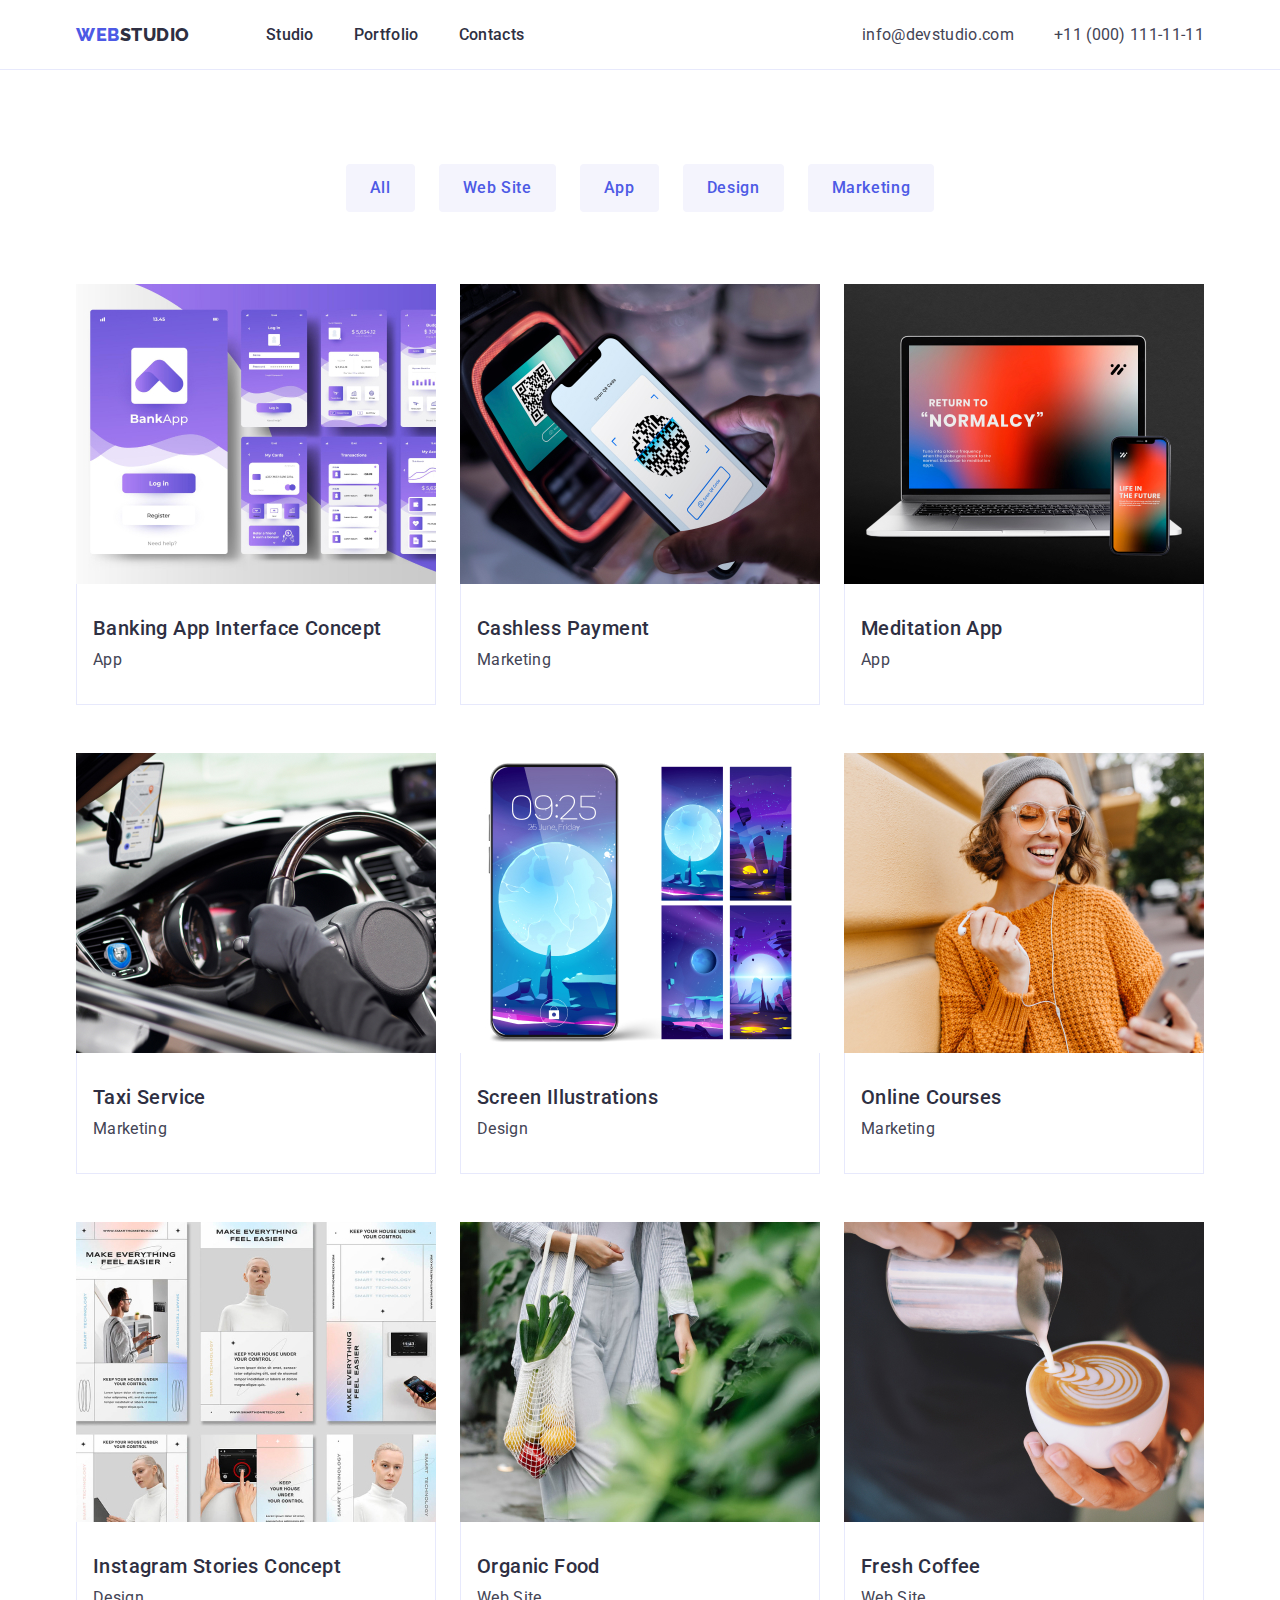
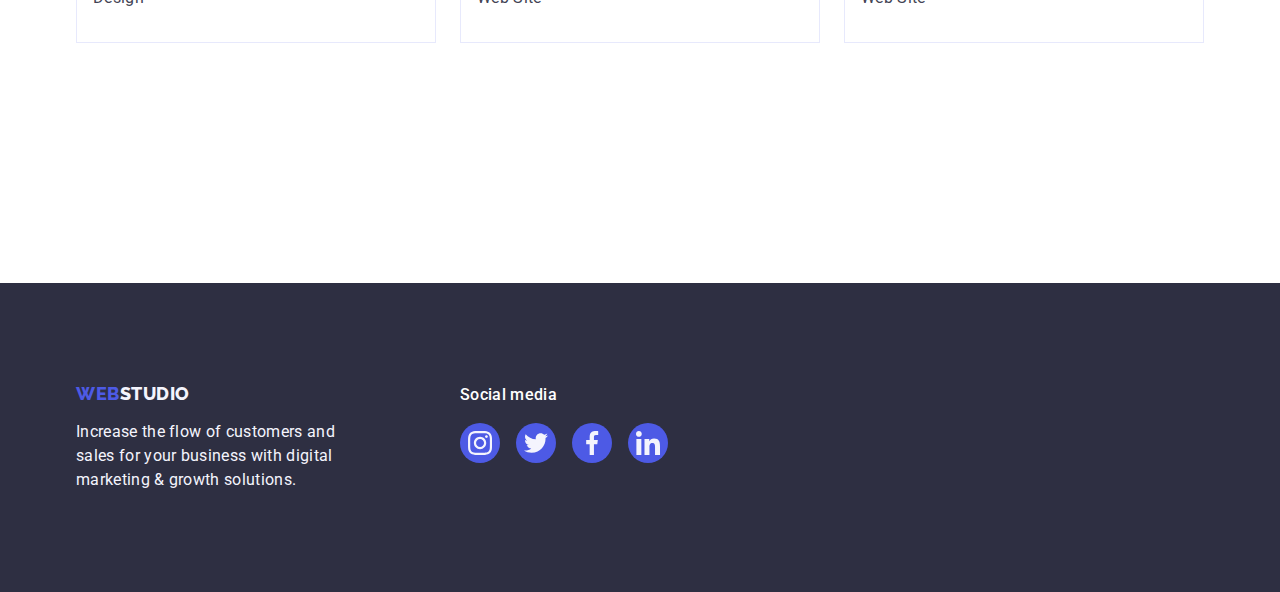
==== portfolio.html @ 0e5ed31e "Initial commit" ====
<!DOCTYPE html>
<html lang="en">
<head>
    <meta charset="UTF-8">
    <meta http-equiv="X-UA-Compatible" content="IE=edge">
    <meta name="viewport" content="width=device-width, initial-scale=1.0">
    <title>Portfolio</title>
    <link rel="preconnect" href="https://fonts.googleapis.com">
    <link rel="preconnect" href="https://fonts.gstatic.com" crossorigin>
    <link href="https://fonts.googleapis.com/css2?family=Raleway:wght@800&family=Roboto:wght@400;500;700&display=swap" rel="stylesheet">
    
    <link rel="stylesheet" href="https://cdnjs.cloudflare.com/ajax/libs/modern-normalize/1.1.0/modern-normalize.min.css">
    
    <link rel="stylesheet" href="./css/styles.css">
</head>
<body>
    <!-- Шапочка -->
    <header class="portfolio-header">
    <div class="container nav">
        <!-- Навігація -->
        <nav class="nav">
            <a class="portfolio-logo link">Web<span class="studio">Studio</span></a>
  
          <ul class="site-nav list">
            <li class="header-link item"><a class="header-link link" href="./index.html">Studio</a></li>
            <li class="header-link item"><a class="header-link link" href="./portfolio.html">Portfolio</a></li>
            <li class="header-link item"><a class="header-link link" href="">Contacts</a></li>
          </ul>
        </nav>
  
      <address class="address nav"> 
        <ul class="address list site-address">
          <li class="header-address item"><a class="header-address link" href="mailto:info@devstudio.com">info@devstudio.com</a></li>
          <li class="header-address item"><a class="header-address link" href="tel:+110001111111">+11 (000) 111-11-11</a></li>
        </ul>
      </address>
    </div>
    </header>

    <!-- Унікальний контент сторінки -->
    <main>
        <section class="portfolio-section">
        <div class="container">
            <h1 class="visually-hidden">Portfolio</h1>
            
            <ul class="list portfolio-list">
                <li class="portfolio-btn"><button type="button" class="portfolio-button">All</button></li>
                <li class="portfolio-btn"><button type="button" class="portfolio-button">Web Site</button></li>
                <li class="portfolio-btn"><button type="button" class="portfolio-button">App</button></li>
                <li class="portfolio-btn"><button type="button" class="portfolio-button">Design</button></li>
                <li class="portfolio-btn"><button type="button" class="portfolio-button">Marketing</button></li>
            </ul>
        
            <ul class="list portfolio-main">
                <li class="portfolio-pics">
                    <a href="" class="link">
                        <img src="./images/img11.jpg" alt="img 11" width="360"/>
                        <div class="portfolio-text-descr">
                        <h2 class="portfolio-title">Banking App Interface Concept</h2>
                        <p class="portfolio-paragraph">App</p>
                        </div>
                    </a>
                </li>

                <li class="portfolio-pics">
                    <a href="" class="portfolio-link link">
                        <img src="./images/img12.jpg" alt="img 12" width="360"/>
                        <div class="portfolio-text-descr">
                        <h2 class="portfolio-title">Cashless Payment</h2>
                        <p class="portfolio-paragraph">Marketing</p>
                        </div>
                    </a>
                </li>

                <li class="portfolio-pics">
                    <a href="" class="portfolio-link link">
                        <img src="./images/img13.jpg" alt="img 13" width="360"/>
                        <div class="portfolio-text-descr">
                        <h2 class="portfolio-title">Meditation App</h2>
                        <p class="portfolio-paragraph">App</p>
                        </div>
                    </a>
                </li>

                <li class="portfolio-pics">
                    <a href="" class="portfolio-link link">
                        <img src="./images/img14.jpg" alt="img 14" width="360"/>
                        <div class="portfolio-text-descr">
                        <h2 class="portfolio-title">Taxi Service</h2>
                        <p class="portfolio-paragraph">Marketing</p>
                        </div>
                    </a>
                </li>

                <li class="portfolio-pics">
                    <a href="" class="portfolio-link link">
                        <img src="./images/img15.jpg" alt="img 15" width="360"/>
                        <div class="portfolio-text-descr">
                        <h2 class="portfolio-title">Screen Illustrations</h2>
                        <p class="portfolio-paragraph">Design</p>
                        </div>
                    </a>
                </li>

                <li class="portfolio-pics">
                    <a href="" class="portfolio-link link">
                        <img src="./images/img16.jpg" alt="img 16" width="360"/>
                        <div class="portfolio-text-descr">
                        <h2 class="portfolio-title">Online Courses</h2>
                        <p class="portfolio-paragraph">Marketing</p>
                        </div>
                    </a>
                </li>

                <li class="portfolio-pics">
                    <a href="" class="portfolio-link link">
                        <img src="./images/img17.jpg" alt="img 17" width="360"/>
                        <div class="portfolio-text-descr">
                        <h2 class="portfolio-title">Instagram Stories Concept</h2>
                        <p class="portfolio-paragraph">Design</p>
                        </div>
                    </a>
                </li>

                <li class="portfolio-pics">
                    <a href="" class="portfolio-link link">
                        <img src="./images/img18.jpg" alt="img 18" width="360"/>
                        <div class="portfolio-text-descr">
                        <h2 class="portfolio-title">Organic Food</h2>
                        <p class="portfolio-paragraph">Web Site</p>
                        </div>
                    </a>
                </li>

                <li class="portfolio-pics">
                    <a href="" class="portfolio-link link">
                        <img src="./images/img19.jpg" alt="img 19" width="360"/>
                        <div class="portfolio-text-descr">
                        <h2 class="portfolio-title">Fresh Coffee</h2>
                        <p class="portfolio-paragraph">Web Site</p>
                        </div>
                    </a>
                </li>
            </ul>
        </div>
        </section>
    </main>


    <!-- Footer -->
    <footer class="footer">
        <div class="container footer-container">
            <div>
                <a href="./index.html" class="footer-logo link">Web<span class="studio-footer">Studio</span></a>
                <p class="footer-text">Increase the flow of customers and sales for your business with digital marketing &amp;
                    growth
                    solutions.</p>
            </div>
  
            <div class="footer-soc">
                <p class="footer-soc-title">Social media</p>
                <ul class="footer-soc-list list">
                    <li class="footer-soc-item">
                        <a class="footer-soc-link link" href="">
                            <svg class="footer-soc-icons" width="24px" height="24px">
                                <use href="./images/symbol-defs.svg#icon-instagram"></use>
                            </svg>
                        </a>
                    </li>
                    <li class="footer-soc-item">
                        <a class="footer-soc-link link" href="">
                            <svg class="footer-soc-icons" width="24px" height="24px">
                                <use href="./images/symbol-defs.svg#icon-twitter"></use>
                            </svg>
                        </a>
                    </li>
                    <li class="footer-soc-item">
                        <a class="footer-soc-link link" href="">
                            <svg class="footer-soc-icons" width="24px" height="24px">
                                <use href="./images/symbol-defs.svg#icon-facebook"></use>
                            </svg>
                        </a>
                    </li>
                    <li class="footer-soc-item">
                        <a class="footer-soc-link link" href="">
                            <svg class="footer-soc-icons" width="24px" height="24px">
                                <use href="./images/symbol-defs.svg#icon-linkedin"></use>
                            </svg>
                        </a>
                    </li>
                </ul>
            </div>
        </div>
      </footer>
</body>
</html>
---- css/styles.css ----
:root {
    --primary: #404bbf;
    --light: #FFFFFF;
    --dark: #434455;
    --accent: #2e2f42;
    --ocean: #4D5AE5;
    --violet: #E7E9FC;
    --lilac: #F4F4FD;
    --gradient: linear-gradient(rgba(46, 47, 66, 0.7), rgba(46, 47, 66, 0.7));
}



    /* Body */

body {
    background-color: var(--light);
}

body {
    color: var(--dark);
}

body {
    font-family: Roboto, sans-serif;
}

p,
h1,
h2,
h3,
h4,
h5,
h6 {
  margin: 0;
}

img {
    display: block;
}

    /* Header */

.visually-hidden {
    position: absolute;
    width: 1px;
    height: 1px;
    margin: -1px;
    border: 0;
    padding: 0;
        
    white-space: nowrap;
    clip-path: inset(100%);
    clip: rect(0 0 0 0);
    overflow: hidden;
}

.nav {
    display: flex;
    align-items: center;
}

.header-link:hover {
    color: var(--primary);
  }

.header-address:hover {
    color: var(--primary);
  }          

.header-address:focus {
    color: var(--primary);
  }

.header-link:focus {
    color: var(--primary);
}

.link {
    text-decoration: none;
}

.list {
    list-style: none;
    margin: 0;
    padding: 0;
}

.studio {
    color: var(--accent);
}

.header-logo {
    font-family: Raleway, sans-serif;
    font-weight: 800;
    font-size: 18px;
    line-height: 1.17;
    display: flex;
    align-items: center;
    letter-spacing: 0.03em;
    text-transform: uppercase;
    color: var(--ocean);
    padding-bottom: 24px;
    padding-top: 24px;
}

.header-link {
    font-weight: 500;
    font-size: 16px;
    line-height: 1.5;
    letter-spacing: 0.02em;
    color: var(--accent);
}

.address {
    font-style: normal;
    margin-left: auto;
}

.header-address {
    font-weight: 400;
    font-size: 16px;
    line-height: 1.5;
    letter-spacing: 0.02em;
    color: var(--dark);
}

.item {
    margin-right: 40px;
}

.item:last-child {
    margin-right: 0;
}

.site-nav {
    display: flex;
    padding-left: 0;
    margin-left: 76px;
}

.site-address {
    display: flex;
    margin-left: auto;
}



    /* Main Content */

.main-content {
    background-color: var(--accent);
    background-image: var(--gradient), url(../images/peopleoffice.jpg);
    background-repeat: no-repeat;
    background-size: cover;
    background-position: center;
    margin: 0 auto 0 auto;
    max-width: 1440px;
    height: 600px;
    padding: 188px 0;
    text-align: center;
}

.hero-image {
    font-weight: 700;
    font-size: 56px;
    line-height: 1.07;
    text-align: center;
    letter-spacing: 0.02em;
    color: var(--light);
    max-width: 496px;
    margin: 0 auto 48px;
}

.order-service {
    background-color: var(--ocean);
    font-family: "Roboto", sans-serif;
    min-width: 169px;
    font-weight: 500;
    font-size: 16px;
    line-height: 1.5;
    letter-spacing: 0.04em;
    color: var(--light);
    cursor: pointer;
    border: none;
    box-shadow: 0px 4px 4px rgba(0, 0, 0, 0.15);
    border-radius: 4px;
    display: block;
    margin: 0 auto;
    padding: 16px 32px;
}

.order-service:hover {
    background-color: var(--primary)
}

.order-service:focus {
    background-color: var(--primary)
}

.features {
    padding: 120px 0 120px;
}

.features-list {
    display: flex;
}

.a {
    margin-right: 24px;
    max-width: 264px;
}

.a:last-child {
    margin-right: 0;
}

.features-subtitle {
    font-weight: 500;
    font-size: 20px;
    line-height: 1.2;
    letter-spacing: 0.02em;
    color: var(--accent);
    margin-top: 0;
    margin-bottom: 8px;
}

.features-paragraph {
    font-size: 16px;
    line-height: 1.5;
    letter-spacing: 0.02em;
    color: var(--dark);
    margin-bottom: 0;
    margin-top: 0;
}

.features-icon {
    height: 64px;
    width: 64px;
}

.icon {
    background-color: var(--lilac);
    margin-bottom: 8px;
    display: flex;
    justify-content: center;
    align-items: center;
    height: 112px;
    border-radius: 4px;
}

.section-three {
    padding-bottom: 120px;
}

.what-are-we-doing {
    display: flex;
    gap: 24px;
}

.what-are-we-doing-title {
    font-size: 36px;
    line-height: 1.11;
    text-align: center;
    letter-spacing: 0.02em;
    text-transform: capitalize;
    color: var(--accent);
    margin-top: 0;
    margin-bottom: 72px;
}

.our-team {
    background-color: var(--lilac);
    padding-top: 120px;
    padding-bottom: 120px;
}

.our-team-title {
    font-size: 36px;
    line-height: 1.11;
    text-align: center;
    letter-spacing: 0.02em;
    text-transform: capitalize;
    color: var(--accent);
    margin-bottom: 72px;
}

.image {
    display: block;
}

.our-team-img {
    background-color: var(--light);
    box-shadow: 0px 1px 6px rgba(46, 47, 66, 0.08), 0px 1px 1px rgba(46, 47, 66, 0.16), 0px 2px 1px rgba(46, 47, 66, 0.08);
    border-radius: 0px 0px 4px 4px;
    max-width: 264px;
}

.our-team-main {
    display: flex;
    gap: 24px;
}

.our-team-name {
    font-weight: 500;
    font-size: 20px;
    line-height: 1.2;
    letter-spacing: 0.02em;
    color: var(--accent);
    margin-bottom: 8px;
    text-align: center;
}

.our-team-text {
    font-size: 16px;
    line-height: 1.5;
    letter-spacing: 0.02em;
    text-align: center;
    margin-bottom: 8px;
}

.our-team-whole-text {
    padding: 32px 0 32px;
}

.team-list {
    display: flex;
    justify-content: center;
    gap: 24px;
}

.team-icon {
    width: 40px;
    height: 40px;
}

.team-link {
    width: 100%;
    height: 100%;
    border-radius: 50%;
    background-color: var(--ocean);
    display: flex;
    align-items: center;
    justify-content: center;
}

.team-link:hover,
.team-link:focus {
    background-color: var(--primary);
}

.team-soc-icon {
    color: var(--lilac);
    fill: #f4f4fd;
}

.customers {
    background-color: var(--light);
    padding-top: 120px;
    padding-bottom: 120px;
}

.customers-title {
    font-size: 36px;
    line-height: 1.11;
    text-align: center;
    letter-spacing: 0.02em;
    color: var(--accent);
    margin-bottom: 72px;
}

.customers-list {
    display: flex;
    gap: 24px;
    justify-content: center;
}
  
.customers-link {
    display: flex;
    align-items: center;
    justify-content: center;
    height: 88px;
    width: 168px;
    border-radius: 4px;
    color: #8E8F99;
    border: 1px solid currentColor;
}
  
  
.company-icon {
    fill: currentColor;
}
  
.customers-link:is(:hover, :focus) {
   color: var(--ocean);
}


    /* Footer */

.footer {
    background-color:var(--accent);
    padding: 100px 0;
}

.footer-logo {
    font-family: Raleway, sans-serif;
    font-weight: 800;
    font-size: 18px;
    line-height: 1.17;
    align-items: center;
    letter-spacing: 0.03em;
    text-transform: uppercase;
    color: var(--ocean);
}

.studio-footer {
    color: var(--lilac);
}

.footer-text {
    color: var(--lilac);
    font-weight: 400;
    font-size: 16px;
    letter-spacing: 0.02em;
    margin-top: 16px;
    line-height: 1.5;
    max-width: 264px;
}

.footer-container {
    display: flex;
}
  
.footer-soc-list {
    display: flex;
    gap: 16px;
}
  
.footer-soc-item {
  width: 40px;
height: 40px;
    }
  
.footer-soc-link {
    width: 100%;
    height: 100%;
    border-radius: 50%;
    background-color: #4D5AE5;
    display: flex;
    align-items: center;
    justify-content: center;
}
  
.footer-soc {
    margin-left: 120px;
}
  
.footer-soc-title {
    font-family: 'Roboto';
    font-style: normal;
    font-weight: 500;
    font-size: 16px;
    line-height: 24px;
    letter-spacing: 0.02em;
    color: #FFFFFF;
    margin-bottom: 16px;
}
  
.footer-soc-icons {
    fill: #f4f4fd;
}
  
  
.footer-soc-link:hover,
.footer-soc-link:focus {
    background-color: #31D0AA;
}
  

    /* Portfolio Header */

.portfolio-header {
    border-bottom: 1px solid var(--violet);
}

.portfolio-logo {
    font-family: 'Raleway', sans-serif;
    font-weight: 800;
    font-size: 18px;
    line-height: 1.17;
    letter-spacing: 0.03em;
    text-transform: uppercase;
    color: var(--ocean);
    padding-top: 24px;
    padding-bottom: 24px;
}

.portfolio-button {
    font-family: "Roboto", sans-serif;
    font-weight: 500;
    font-size: 16px;
    line-height: 1.5;
    letter-spacing: 0.04em;
    color: var(--ocean);
    background-color: var(--lilac);
    cursor: pointer;
    border-radius: 4px; 
    border: none;
    padding: 12px 24px;
}

.portfolio-button:hover,
.portfolio-button:focus {
    box-shadow: 0px 3px 1px rgba(0, 0, 0, 0.1), 0px 2px 1px rgba(0, 0, 0, 0.08), 0px 2px 2px rgba(0, 0, 0, 0.12);
}

.portfolio-list {
    display: flex;
    margin-bottom: 72px;
    justify-content: center;
}

.portfolio-btn {
    margin-right: 24px;
}

.portfolio-btn:last-child {
    margin-right: 0;
}

.portfolio-button:hover {
    color: var(--light);
    background-color: var(--primary);
}

.portfolio-button:focus {
    color: var(--light);
    background-color: var(--primary);
}

.portfolio-title {
    font-weight: 500;
    font-size: 20px;
    line-height: 1.2;
    letter-spacing: 0.02em;
    color: var(--accent);
    margin-bottom: 8px;
}

.portfolio-main {
    display: flex;
    flex-wrap: wrap;
    gap: 48px 24px;
}

.portfolio-section {
    padding: 94px 0 120px;
}

.portfolio-paragraph {
    font-size: 16px;
    line-height: 1.5;
    letter-spacing: 0.02em;
    color: var(--dark);
    margin-top: 0;
}

.portfolio-text-descr {
    border: 1px solid var(--violet);
    border-top: 0;
    padding: 32px 0 32px 16px;
}


.portfolio-pics {
    width: 360px;
}

.portfolio-link {
    display: block;
}

.portfolio-link:hover,
.portfolio-link:focus {
    box-shadow: 0px 1px 6px rgba(46, 47, 66, 0.08), 0px 1px 1px rgba(46, 47, 66, 0.16), 0px 2px 1px rgba(46, 47, 66, 0.08);
}

.portfolio-pics:nth-last-child(-n + 3) {
    margin-bottom: 120px;
}


    /* Container */

.container {
    width: 1158px;
    padding-left: 15px;
    padding-right: 15px;
    margin-left: auto;
    margin-right: auto;
}
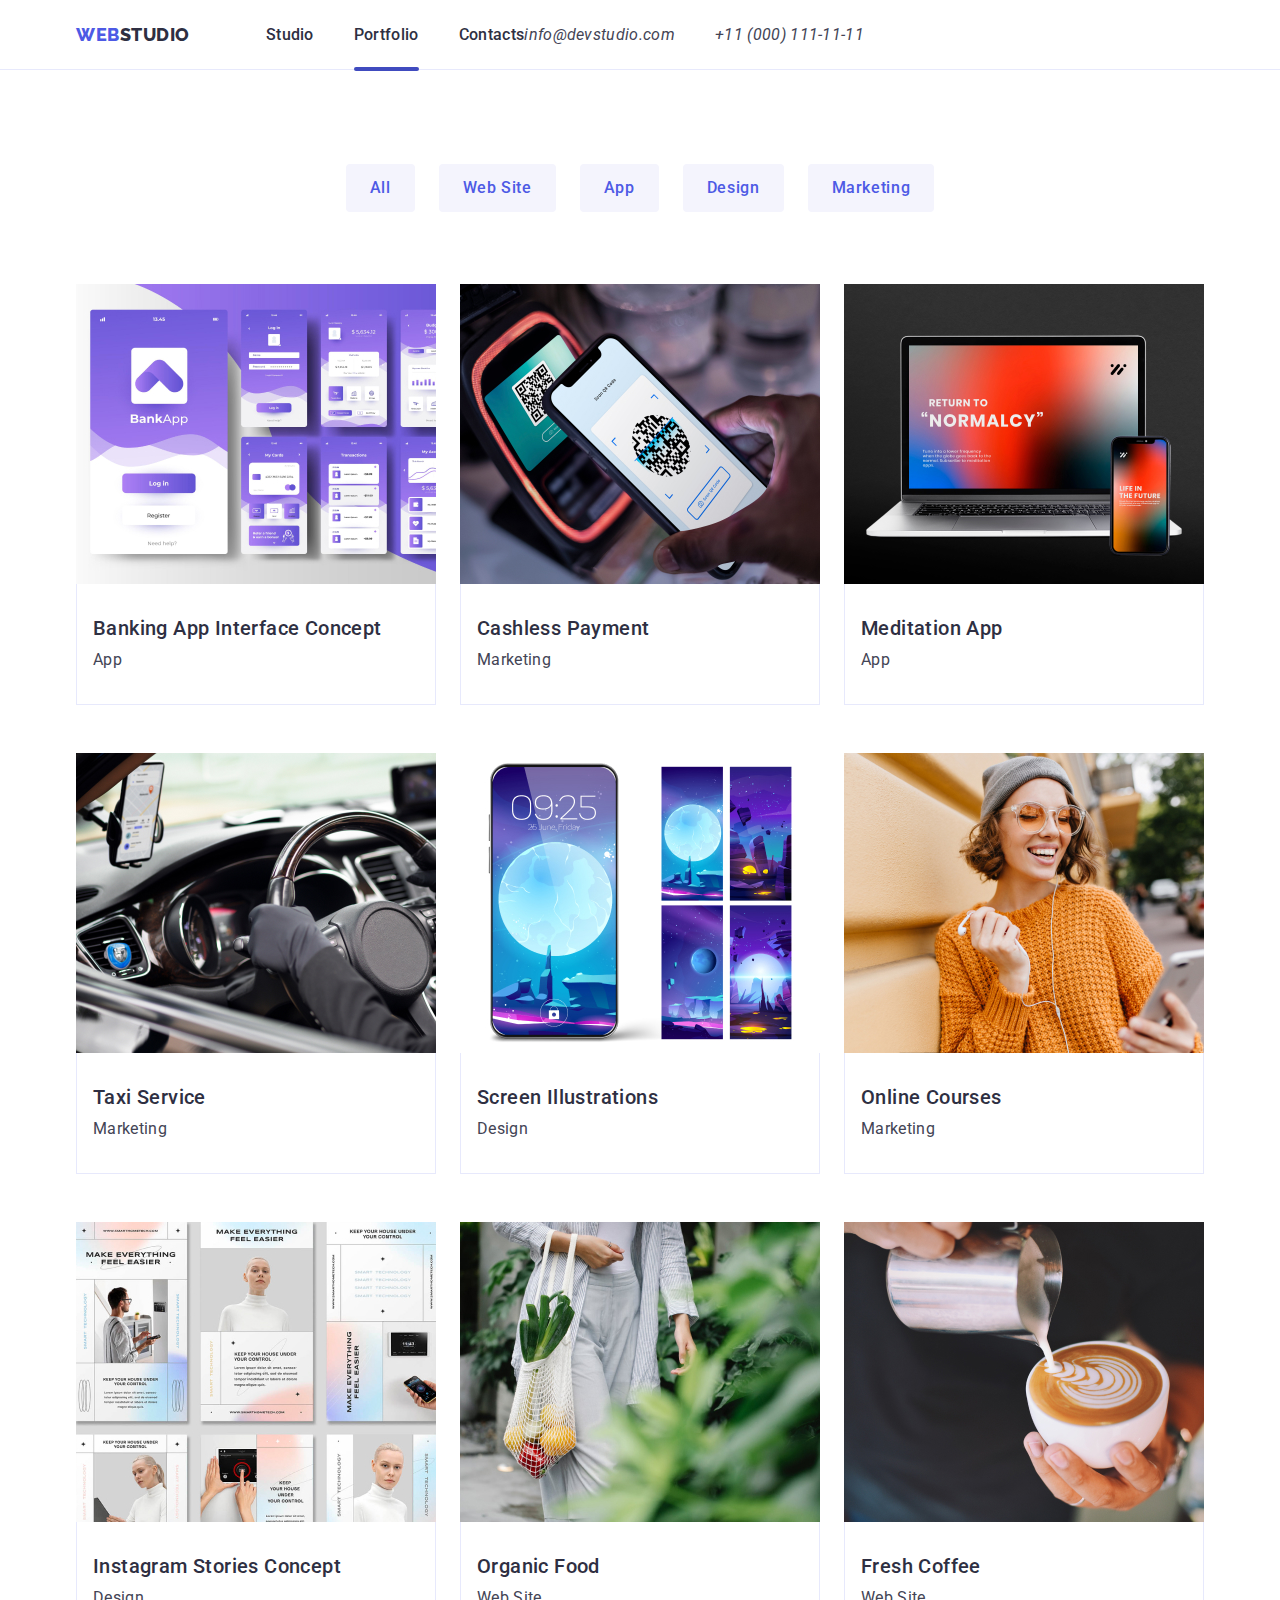
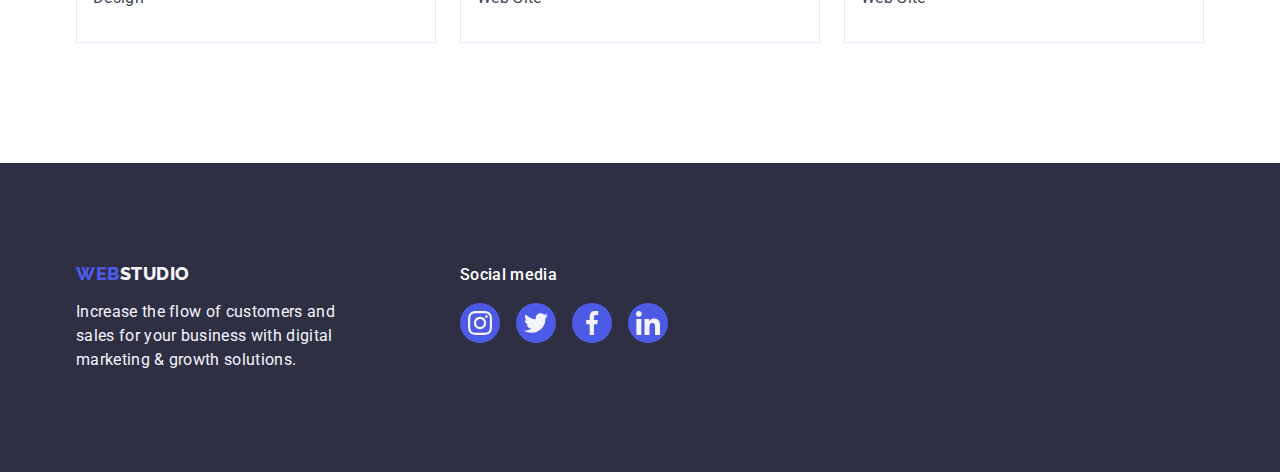
==== commit 6c6f0d41: "22.04" ====
--- a/portfolio.html
+++ b/portfolio.html
@@ -14,16 +14,19 @@
     <link rel="stylesheet" href="./css/styles.css">
 </head>
 <body>
+
+
+
     <!-- Шапочка -->
     <header class="portfolio-header">
     <div class="container nav">
         <!-- Навігація -->
         <nav class="nav">
             <a class="portfolio-logo link">Web<span class="studio">Studio</span></a>
-  
-          <ul class="site-nav list">
+
+            <ul class="site-nav list">
             <li class="header-link item"><a class="header-link link" href="./index.html">Studio</a></li>
-            <li class="header-link item"><a class="header-link link" href="./portfolio.html">Portfolio</a></li>
+            <li class="header-link item current"><a class="header-link link" href="./portfolio.html">Portfolio</a></li>
             <li class="header-link item"><a class="header-link link" href="">Contacts</a></li>
           </ul>
         </nav>
@@ -36,6 +39,8 @@
       </address>
     </div>
     </header>
+
+
 
     <!-- Унікальний контент сторінки -->
     <main>
@@ -52,9 +57,14 @@
             </ul>
         
             <ul class="list portfolio-main">
-                <li class="portfolio-pics">
-                    <a href="" class="link">
+                <li class="portfolio-pics row-item">
+                    <a href="" class="row-link portfolio-link link">
+                        <div class="row-cover-wrap">
                         <img src="./images/img11.jpg" alt="img 11" width="360"/>
+                        <p class="row-cover-text">
+                         14 Stylish and User-Friendly App Design Concepts · Task Manager App · Calorie Tracker App · Exotic Fruit Ecommerce App · Cloud Storage App   
+                        </p>
+                        </div>
                         <div class="portfolio-text-descr">
                         <h2 class="portfolio-title">Banking App Interface Concept</h2>
                         <p class="portfolio-paragraph">App</p>
@@ -62,9 +72,14 @@
                     </a>
                 </li>
 
-                <li class="portfolio-pics">
-                    <a href="" class="portfolio-link link">
+                <li class="portfolio-pics row-item">
+                    <a href="" class="row-link portfolio-link link">
+                        <div class="row-cover-wrap">
                         <img src="./images/img12.jpg" alt="img 12" width="360"/>
+                        <p class="row-cover-text">
+                           14 Stylish and User-Friendly App Design Concepts · Task Manager App · Calorie Tracker App · Exotic Fruit Ecommerce App · Cloud Storage App 
+                        </p>
+                        </div>
                         <div class="portfolio-text-descr">
                         <h2 class="portfolio-title">Cashless Payment</h2>
                         <p class="portfolio-paragraph">Marketing</p>
@@ -72,9 +87,14 @@
                     </a>
                 </li>
 
-                <li class="portfolio-pics">
-                    <a href="" class="portfolio-link link">
+                <li class="portfolio-pics row-item">
+                    <a href="" class="row-link portfolio-link link">
+                        <div class="row-cover-wrap">
                         <img src="./images/img13.jpg" alt="img 13" width="360"/>
+                        <p class="row-cover-text">
+                        14 Stylish and User-Friendly App Design Concepts · Task Manager App · Calorie Tracker App · Exotic Fruit Ecommerce App · Cloud Storage App    
+                        </p>
+                        </div>
                         <div class="portfolio-text-descr">
                         <h2 class="portfolio-title">Meditation App</h2>
                         <p class="portfolio-paragraph">App</p>
@@ -82,9 +102,14 @@
                     </a>
                 </li>
 
-                <li class="portfolio-pics">
-                    <a href="" class="portfolio-link link">
+                <li class="portfolio-pics row-item">
+                    <a href="" class="row-link portfolio-link link">
+                        <div class="row-cover-wrap">
                         <img src="./images/img14.jpg" alt="img 14" width="360"/>
+                        <p class="row-cover-text">
+                         14 Stylish and User-Friendly App Design Concepts · Task Manager App · Calorie Tracker App · Exotic Fruit Ecommerce App · Cloud Storage App   
+                        </p>
+                        </div>
                         <div class="portfolio-text-descr">
                         <h2 class="portfolio-title">Taxi Service</h2>
                         <p class="portfolio-paragraph">Marketing</p>
@@ -92,9 +117,14 @@
                     </a>
                 </li>
 
-                <li class="portfolio-pics">
-                    <a href="" class="portfolio-link link">
+                <li class="portfolio-pics row-item">
+                    <a href="" class="row-link portfolio-link link">
+                        <div class="row-cover-wrap">
                         <img src="./images/img15.jpg" alt="img 15" width="360"/>
+                        <p class="row-cover-text">
+                          14 Stylish and User-Friendly App Design Concepts · Task Manager App · Calorie Tracker App · Exotic Fruit Ecommerce App · Cloud Storage App  
+                        </p>
+                        </div>
                         <div class="portfolio-text-descr">
                         <h2 class="portfolio-title">Screen Illustrations</h2>
                         <p class="portfolio-paragraph">Design</p>
@@ -102,9 +132,14 @@
                     </a>
                 </li>
 
-                <li class="portfolio-pics">
-                    <a href="" class="portfolio-link link">
+                <li class="portfolio-pics row-item">
+                    <a href="" class="row-link portfolio-link link">
+                        <div class="row-cover-wrap">
                         <img src="./images/img16.jpg" alt="img 16" width="360"/>
+                        <p class="row-cover-text">
+                           14 Stylish and User-Friendly App Design Concepts · Task Manager App · Calorie Tracker App · Exotic Fruit Ecommerce App · Cloud Storage App 
+                        </p>
+                        </div>
                         <div class="portfolio-text-descr">
                         <h2 class="portfolio-title">Online Courses</h2>
                         <p class="portfolio-paragraph">Marketing</p>
@@ -112,9 +147,14 @@
                     </a>
                 </li>
 
-                <li class="portfolio-pics">
-                    <a href="" class="portfolio-link link">
+                <li class="portfolio-pics row-item">
+                    <a href="" class="row-link portfolio-link link">
+                        <div class="row-cover-wrap">
                         <img src="./images/img17.jpg" alt="img 17" width="360"/>
+                        <p class="row-cover-text">
+                         14 Stylish and User-Friendly App Design Concepts · Task Manager App · Calorie Tracker App · Exotic Fruit Ecommerce App · Cloud Storage App   
+                        </p>
+                        </div>
                         <div class="portfolio-text-descr">
                         <h2 class="portfolio-title">Instagram Stories Concept</h2>
                         <p class="portfolio-paragraph">Design</p>
@@ -122,9 +162,14 @@
                     </a>
                 </li>
 
-                <li class="portfolio-pics">
-                    <a href="" class="portfolio-link link">
+                <li class="portfolio-pics row-item">
+                    <a href="" class="row-link portfolio-link link">
+                        <div class="row-cover-wrap">
                         <img src="./images/img18.jpg" alt="img 18" width="360"/>
+                        <p class="row-cover-text">
+                         14 Stylish and User-Friendly App Design Concepts · Task Manager App · Calorie Tracker App · Exotic Fruit Ecommerce App · Cloud Storage App   
+                        </p>
+                        </div>
                         <div class="portfolio-text-descr">
                         <h2 class="portfolio-title">Organic Food</h2>
                         <p class="portfolio-paragraph">Web Site</p>
@@ -132,9 +177,14 @@
                     </a>
                 </li>
 
-                <li class="portfolio-pics">
-                    <a href="" class="portfolio-link link">
+                <li class="portfolio-pics row-item">
+                    <a href="" class="row-link portfolio-link link">
+                        <div class="row-cover-wrap">
                         <img src="./images/img19.jpg" alt="img 19" width="360"/>
+                        <p class="row-cover-text">
+                         14 Stylish and User-Friendly App Design Concepts · Task Manager App · Calorie Tracker App · Exotic Fruit Ecommerce App · Cloud Storage App   
+                        </p>
+                        </div>
                         <div class="portfolio-text-descr">
                         <h2 class="portfolio-title">Fresh Coffee</h2>
                         <p class="portfolio-paragraph">Web Site</p>
@@ -145,6 +195,7 @@
         </div>
         </section>
     </main>
+
 
 
     <!-- Footer -->
--- a/css/styles.css
+++ b/css/styles.css
@@ -110,7 +110,8 @@
     line-height: 1.5;
     letter-spacing: 0.02em;
     color: var(--accent);
-}
+    transition: color 250ms cubic-bezier(0.4, 0, 0.2, 1);
+};
 
 .address {
     font-style: normal;
@@ -188,6 +189,7 @@
     display: block;
     margin: 0 auto;
     padding: 16px 32px;
+    transition: background-color 250ms cubic-bezier(0.4, 0, 0.2, 1);
 }
 
 .order-service:hover {
@@ -342,6 +344,7 @@
     display: flex;
     align-items: center;
     justify-content: center;
+    transition: background-color 250ms cubic-bezier(0.4, 0, 0.2, 1);
 }
 
 .team-link:hover,
@@ -384,6 +387,7 @@
     border-radius: 4px;
     color: #8E8F99;
     border: 1px solid currentColor;
+    transition: color 250ms cubic-bezier(0.4, 0, 0.2, 1);
 }
   
   
@@ -450,6 +454,7 @@
     display: flex;
     align-items: center;
     justify-content: center;
+    transition: background-color 250ms cubic-bezier(0.4, 0, 0.2, 1);
 }
   
 .footer-soc {
@@ -470,7 +475,6 @@
 .footer-soc-icons {
     fill: #f4f4fd;
 }
-  
   
 .footer-soc-link:hover,
 .footer-soc-link:focus {
@@ -508,6 +512,7 @@
     border-radius: 4px; 
     border: none;
     padding: 12px 24px;
+    transition: background-color 250ms cubic-bezier(0.4, 0, 0.2, 1), color 250ms cubic-bezier(0.4, 0, 0.2, 1), box-shadow 250ms cubic-bezier(0.4, 0, 0.2, 1);
 }
 
 .portfolio-button:hover,
@@ -586,9 +591,6 @@
     box-shadow: 0px 1px 6px rgba(46, 47, 66, 0.08), 0px 1px 1px rgba(46, 47, 66, 0.16), 0px 2px 1px rgba(46, 47, 66, 0.08);
 }
 
-.portfolio-pics:nth-last-child(-n + 3) {
-    margin-bottom: 120px;
-}
 
 
     /* Container */
@@ -599,4 +601,128 @@
     padding-right: 15px;
     margin-left: auto;
     margin-right: auto;
+}
+
+
+
+    /*Current */
+
+.current {
+    position: relative;
+    color: #404bbf;
+}
+  
+.current:after {
+    content: '';
+    position: absolute;
+    left: 0;
+    bottom: -24px;
+    width: 100%;
+    height: 4px;
+    background-color: #404BBF;
+    border-radius: 2px;
+}
+
+
+
+    /* Row */
+
+.row-item {
+    flex-basis: calc((100% - 48px) / 3);
+}
+
+.row-link {
+    display: block;
+    transition: box-shadow 250ms cubic-bezier(0.4, 0, 0.2, 1);
+}
+
+.row-cover-wrap {
+    position: relative;
+    overflow: hidden;
+}
+
+.row-cover-text {
+    position: absolute;
+    top: 0;
+    font-weight: 400;
+    font-size: 16px;
+    color: #F4F4FD;
+    background-color: #4D5AE5;
+    padding: 40px;
+    height: 100%;
+    transform: translateY(100%);
+    transition: transform 250ms cubic-bezier(0.4, 0, 0.2, 1);
+}
+
+.row-link:hover,
+.row-link:focus {
+  box-shadow: 0px 1px 6px rgba(46, 47, 66, 0.08), 0px 1px 1px rgba(46, 47, 66, 0.16), 0px 2px 1px rgba(46, 47, 66, 0.08);
+}
+
+
+.row-link:hover .row-cover-text,
+.row-link:focus .row-cover-text {
+
+  transform: translate(0);
+}
+
+    /* Modal */
+
+.is-hidden {
+    opacity: 0;
+    visibility: hidden;
+    pointer-events: none;
+}
+
+.backdrop {
+    position: fixed;
+    top: 0;
+    width: 100%;
+    height: 100%;
+    background-color: rgba(46, 47, 66, 0.4);
+    transition: opacity 250ms linear, visibility 250ms linear;
+}
+
+.modal {
+    width: 408px;
+    min-height: 576px;
+    background-color: #FCFCFC;
+    border-radius: 4px;
+    position: absolute;
+    left: 50%;
+    top: 50%;
+    padding: 20px;
+    transform: translate(-50%, -50%) scale(1) rotate(0);
+    transition: transform 250ms linear;
+}
+
+.modal-close {
+    width: 30px;
+    height: 30px;
+    border: 1px solid rgba(0, 0, 0, 0.1);
+    background: #E7E9FC;
+    color: black;
+    border-radius: 50%;
+    display: block;
+    margin-left: auto;
+    position: absolute;
+    top: 24px;
+    right: 24px;
+    display: flex;
+    padding: 0;
+    justify-content: center;
+    align-items: center;
+    width: 24px;
+    height: 24px;
+    transition: background-color 250ms cubic-bezier(0.4, 0, 0.2, 1), color 250ms cubic-bezier(0.4, 0, 0.2, 1);
+}
+
+.modal-close:is(:hover, :focus) {
+    background-color: #404BBF;
+    color: white;
+    cursor: pointer;
+}
+
+.model-cross-icons {
+    fill: currentColor;
 }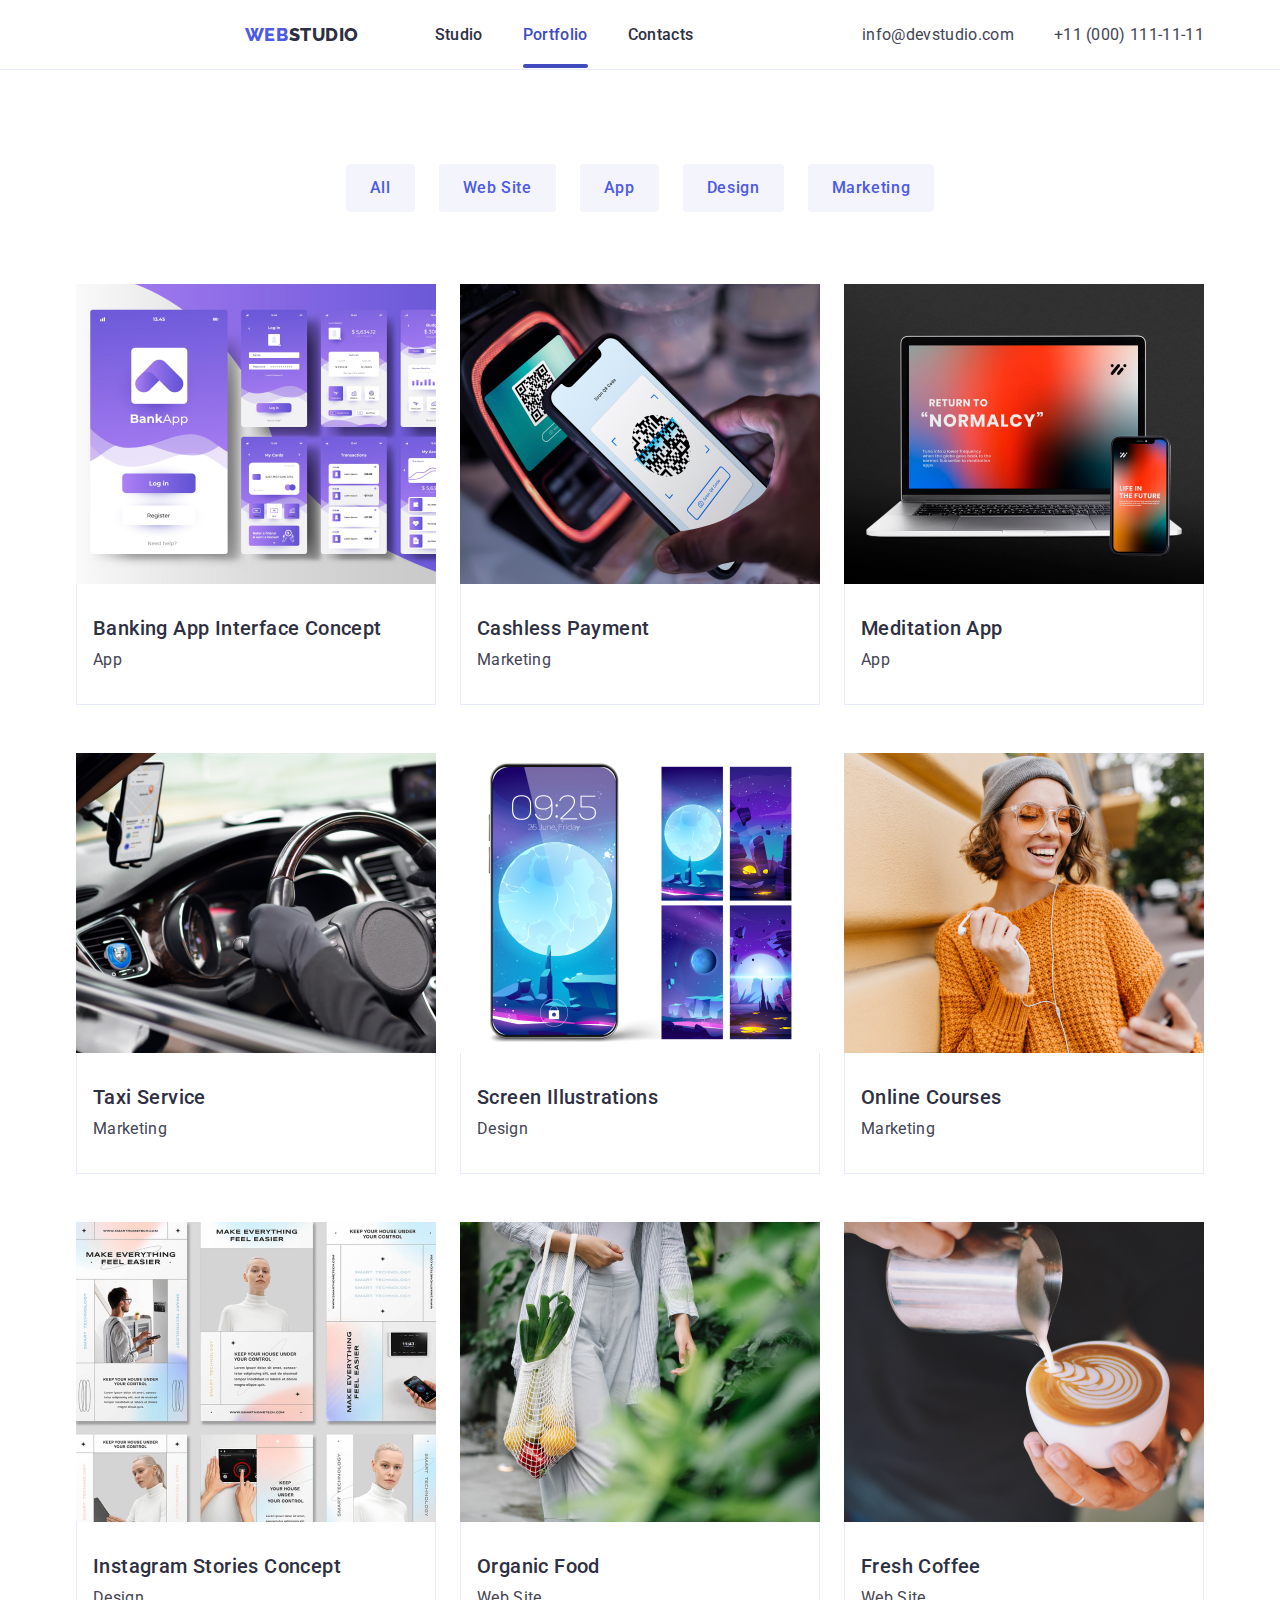
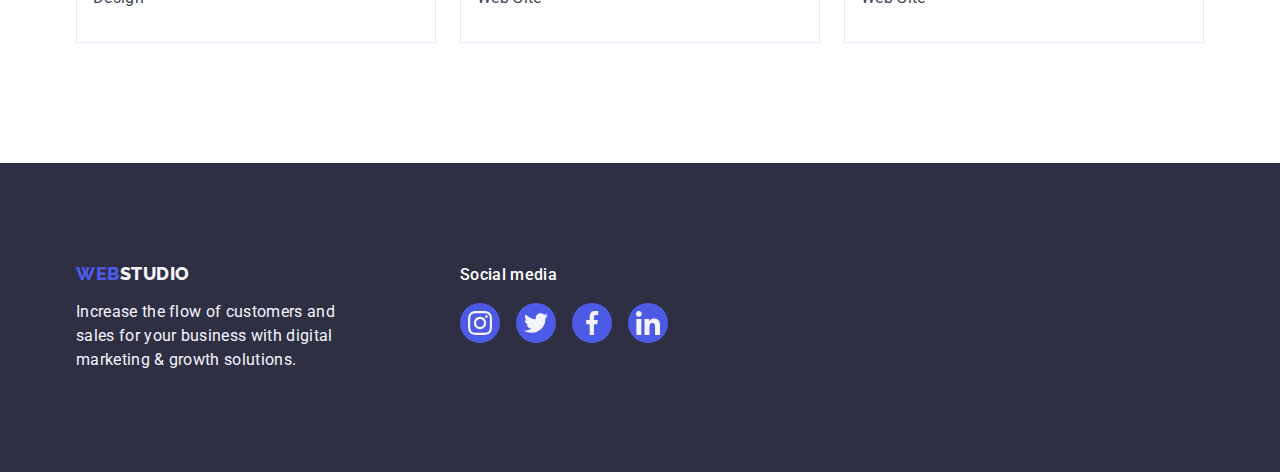
==== commit 09e2ef50: "22.04 17:05" ====
--- a/portfolio.html
+++ b/portfolio.html
@@ -25,9 +25,9 @@
             <a class="portfolio-logo link">Web<span class="studio">Studio</span></a>
 
             <ul class="site-nav list">
-            <li class="header-link item"><a class="header-link link" href="./index.html">Studio</a></li>
-            <li class="header-link item current"><a class="header-link link" href="./portfolio.html">Portfolio</a></li>
-            <li class="header-link item"><a class="header-link link" href="">Contacts</a></li>
+            <li class="item"><a class="header-link link" href="./index.html">Studio</a></li>
+            <li class="item"><a class="header-link link current" href="./portfolio.html">Portfolio</a></li>
+            <li class="item"><a class="header-link link" href="">Contacts</a></li>
           </ul>
         </nav>
   
--- a/css/styles.css
+++ b/css/styles.css
@@ -58,6 +58,8 @@
 .nav {
     display: flex;
     align-items: center;
+    font-style: normal;
+    margin-left: auto;
 }
 
 .header-link:hover {
@@ -518,6 +520,8 @@
 .portfolio-button:hover,
 .portfolio-button:focus {
     box-shadow: 0px 3px 1px rgba(0, 0, 0, 0.1), 0px 2px 1px rgba(0, 0, 0, 0.08), 0px 2px 2px rgba(0, 0, 0, 0.12);
+    color: var(--light);
+    background-color: var(--primary);
 }
 
 .portfolio-list {
@@ -532,16 +536,6 @@
 
 .portfolio-btn:last-child {
     margin-right: 0;
-}
-
-.portfolio-button:hover {
-    color: var(--light);
-    background-color: var(--primary);
-}
-
-.portfolio-button:focus {
-    color: var(--light);
-    background-color: var(--primary);
 }
 
 .portfolio-title {
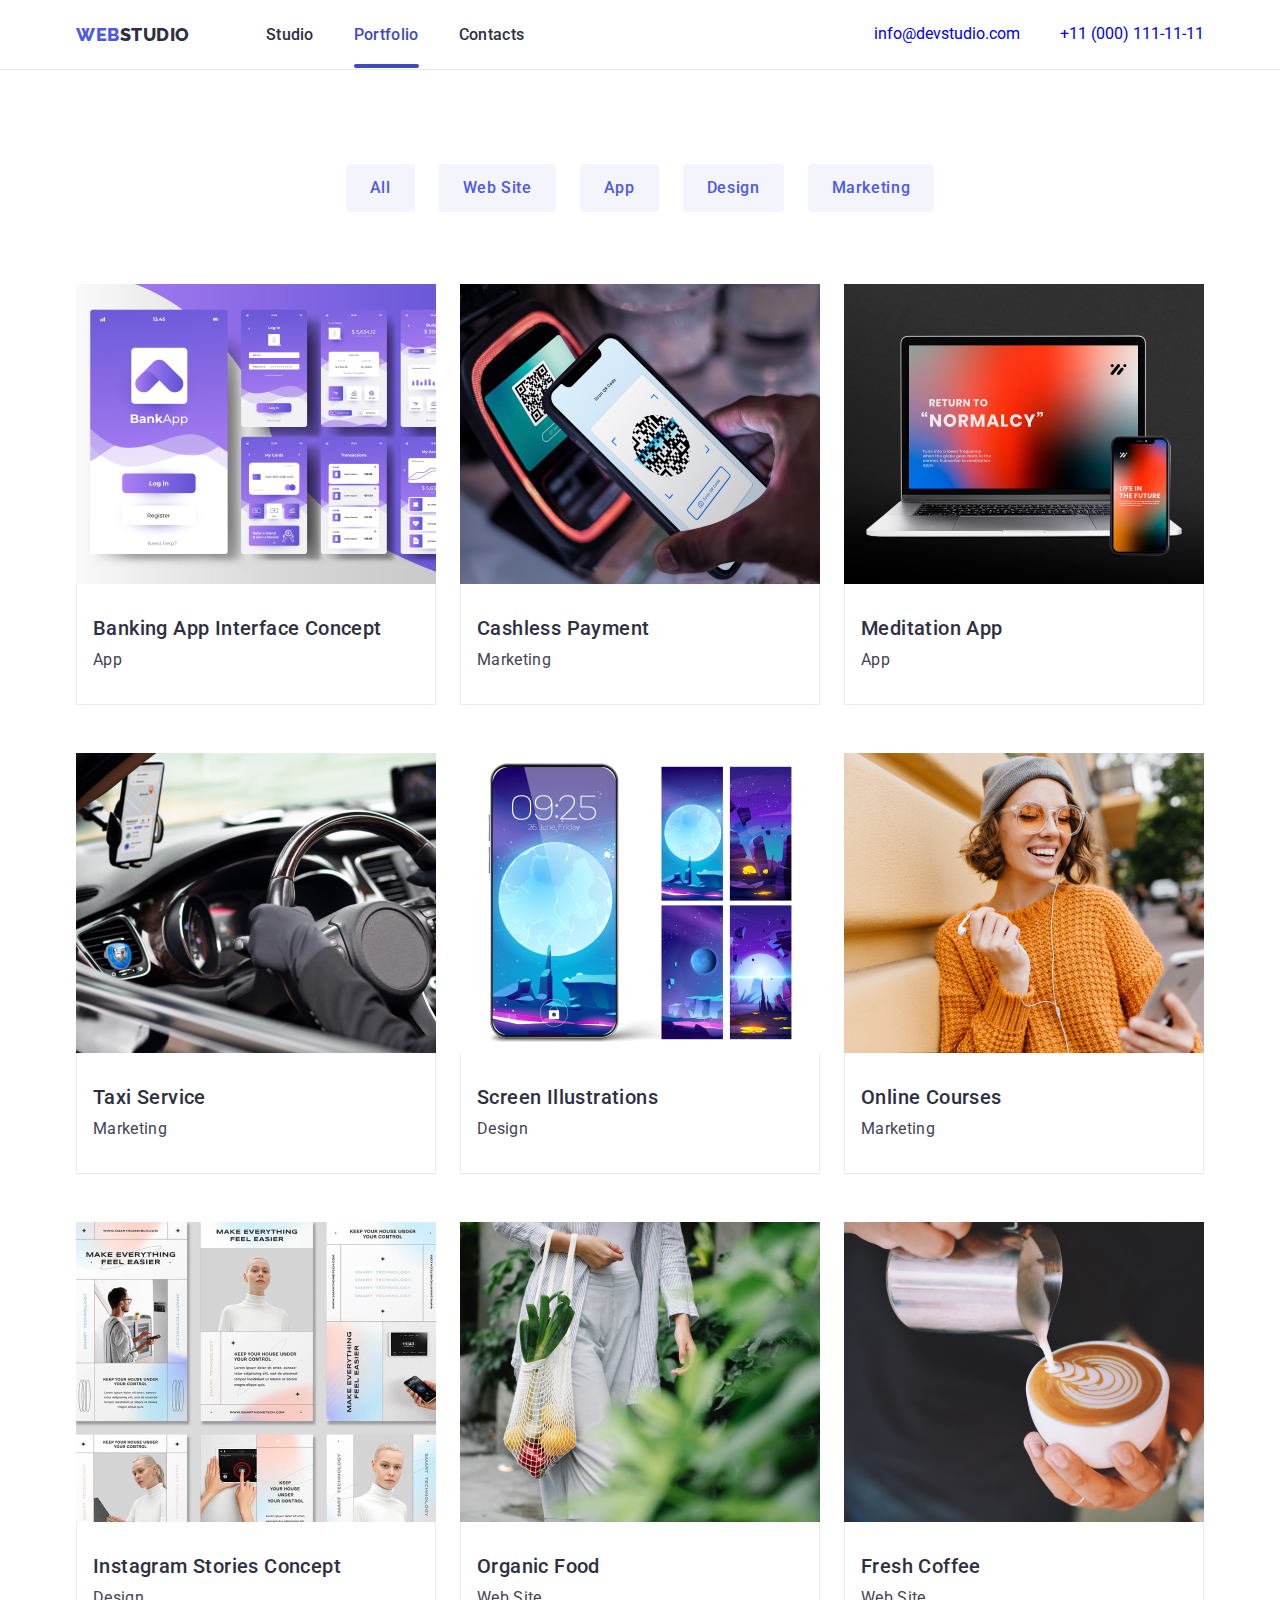
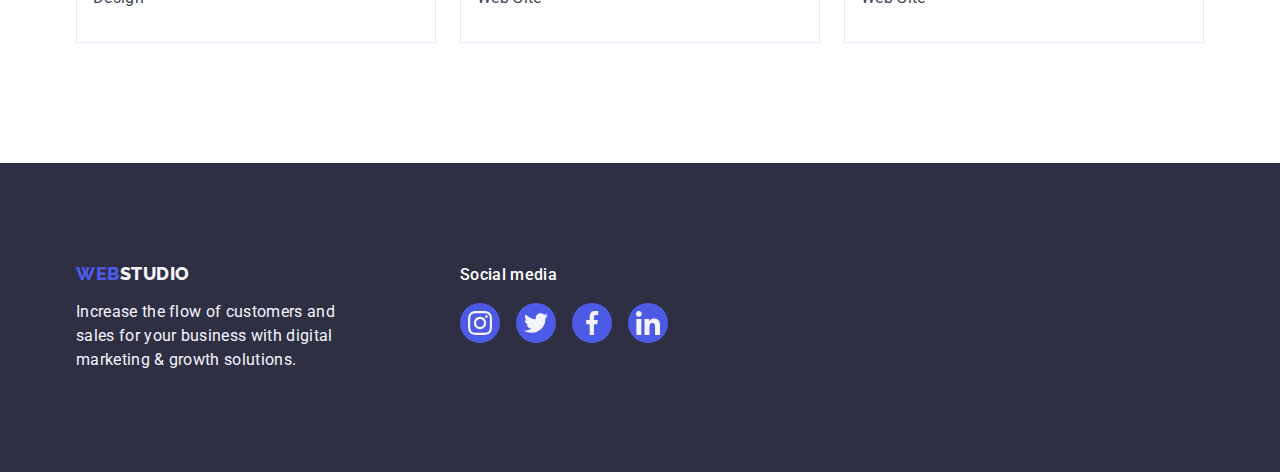
==== commit df01c33b: "22.04 18:56" ====
--- a/portfolio.html
+++ b/portfolio.html
@@ -33,8 +33,8 @@
   
       <address class="address nav"> 
         <ul class="address list site-address">
-          <li class="header-address item"><a class="header-address link" href="mailto:info@devstudio.com">info@devstudio.com</a></li>
-          <li class="header-address item"><a class="header-address link" href="tel:+110001111111">+11 (000) 111-11-11</a></li>
+          <li class="item"><a class="header-address link" href="mailto:info@devstudio.com">info@devstudio.com</a></li>
+          <li class="item"><a class="header-address link" href="tel:+110001111111">+11 (000) 111-11-11</a></li>
         </ul>
       </address>
     </div>
--- a/css/styles.css
+++ b/css/styles.css
@@ -37,6 +37,16 @@
 
 img {
     display: block;
+}
+
+.link {
+    text-decoration: none;
+}
+
+.list {
+    list-style: none;
+    margin: 0;
+    padding: 0;
 }
 
     /* Header */
@@ -59,6 +69,9 @@
     display: flex;
     align-items: center;
     font-style: normal;
+}
+
+.address {
     margin-left: auto;
 }
 
@@ -76,16 +89,6 @@
 
 .header-link:focus {
     color: var(--primary);
-}
-
-.link {
-    text-decoration: none;
-}
-
-.list {
-    list-style: none;
-    margin: 0;
-    padding: 0;
 }
 
 .studio {
@@ -115,10 +118,7 @@
     transition: color 250ms cubic-bezier(0.4, 0, 0.2, 1);
 };
 
-.address {
-    font-style: normal;
-    margin-left: auto;
-}
+
 
 .header-address {
     font-weight: 400;
